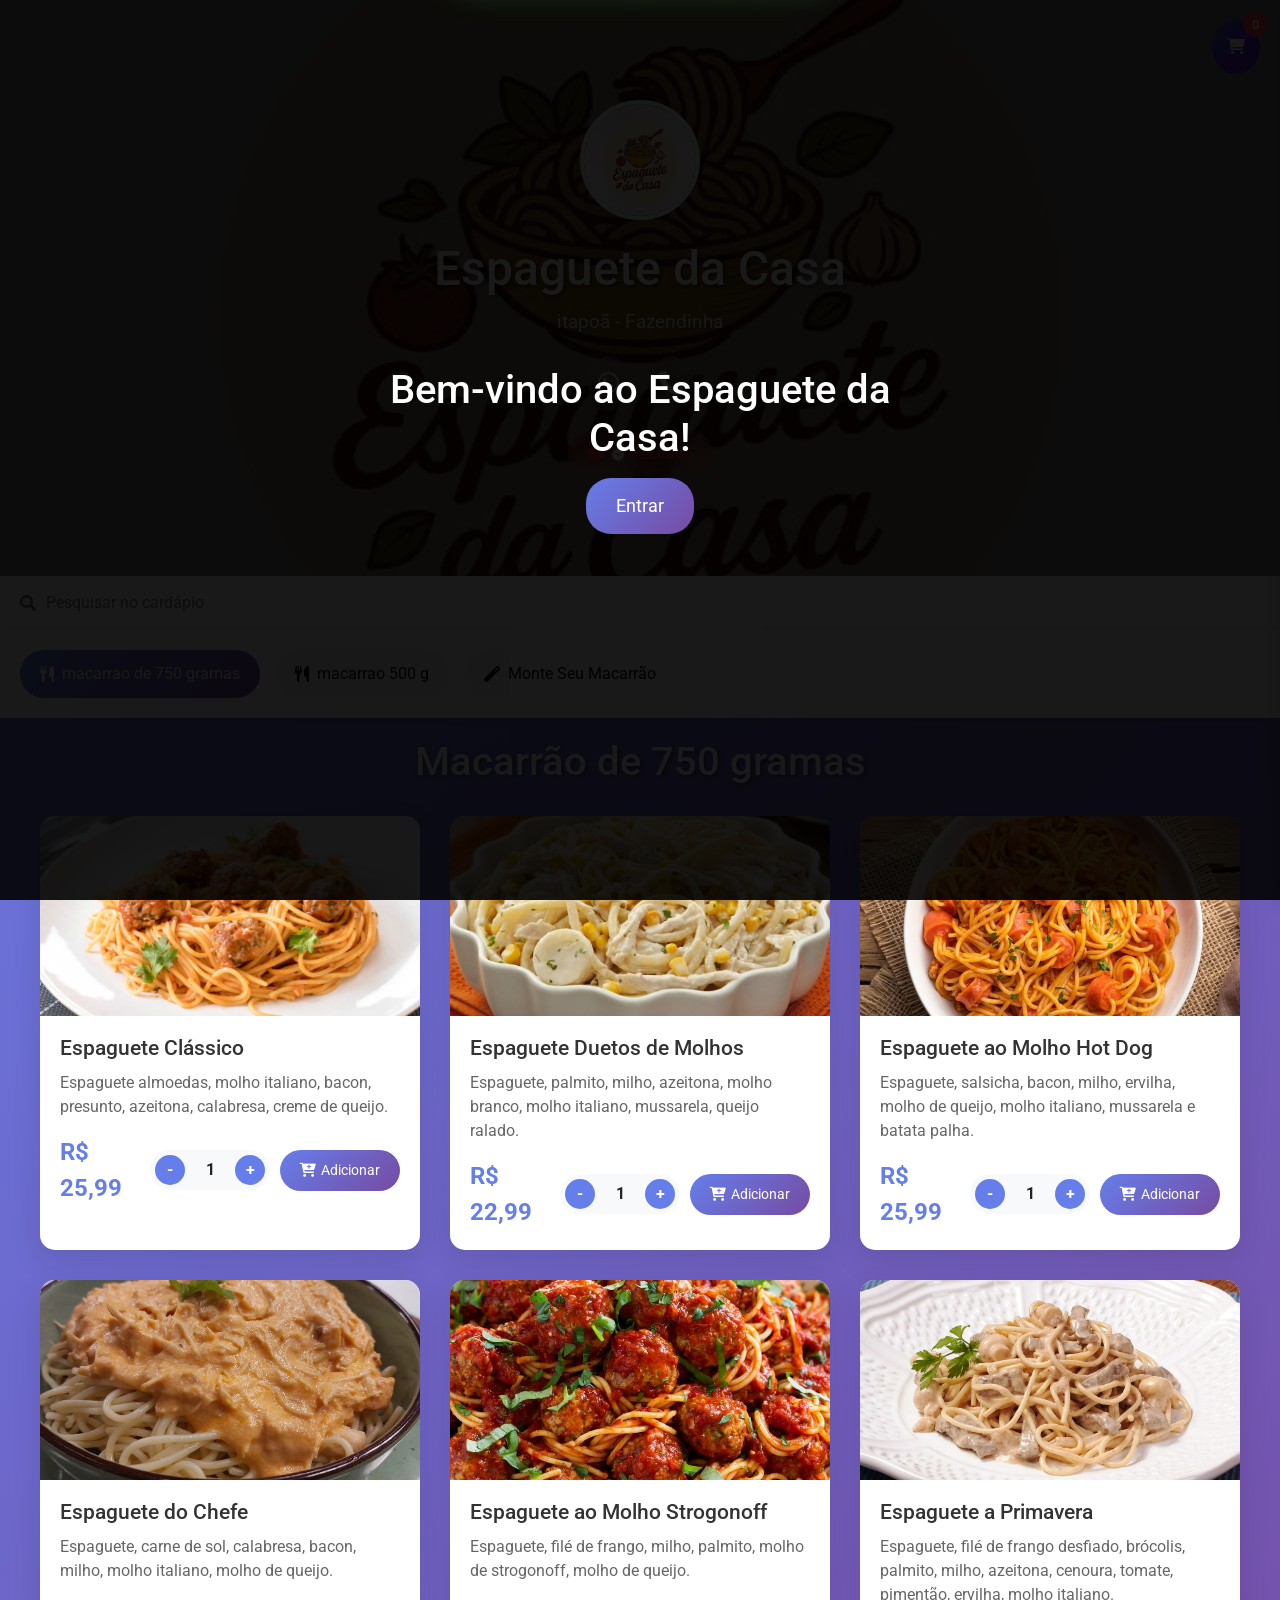
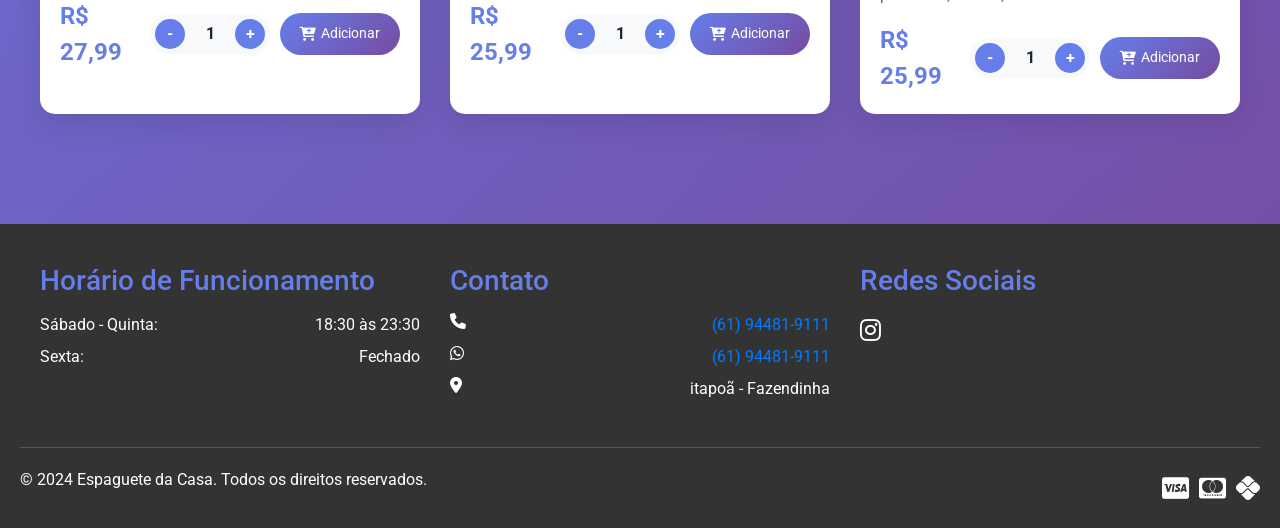
==== index.html @ bdddaa6d "Add files via upload" ====
<!DOCTYPE html>
<html lang="pt-br">
<head>
    <!-- Meta tags -->
    <meta charset="UTF-8">
    <meta name="viewport" content="width=device-width, initial-scale=1.0">
    <title>Cardápio Digital - Espaguete da Casa</title>
    
    <!-- Links CSS externos -->
    <link href="https://stackpath.bootstrapcdn.com/bootstrap/4.5.2/css/bootstrap.min.css" rel="stylesheet">
    <link rel="stylesheet" href="https://fonts.googleapis.com/css2?family=Roboto:wght@400;700&display=swap">
    <link rel="stylesheet" href="https://cdnjs.cloudflare.com/ajax/libs/font-awesome/6.0.0/css/all.min.css">
    
    <!-- CSS Personalizado -->
    <link rel="stylesheet" href="styles.css">
</head>
<body>
    <div id="welcome-banner" class="welcome-banner">
        <div class="welcome-content">
            <h2>Bem-vindo ao Espaguete da Casa!</h2>
            <button id="close-welcome" class="welcome-btn">Entrar</button>
        </div>
    </div>
    <!-- Adicione este botão do carrinho no topo da página -->
    <div class="cart-icon" onclick="toggleCart()">
        <i class="fas fa-shopping-cart"></i>
        <span class="cart-count">0</span>
    </div>

    <!-- Banner de Notificação de Item Adicionado -->
    <div id="item-added-banner" class="item-added-banner">
        <div class="banner-content">
            <div class="banner-icon">
                <i class="fas fa-check-circle"></i>
            </div>
            <div class="banner-text">
                <h4>Item Adicionado!</h4>
                <p id="banner-item-name">Item adicionado ao carrinho</p>
            </div>
            <button class="banner-close" onclick="closeItemBanner()">
                <i class="fas fa-times"></i>
            </button>
        </div>
    </div>

    <!-- Banner de Limite de Adicionais -->
    <div id="limit-banner" class="limit-banner">
        <div class="banner-content">
            <div class="banner-icon">
                <i class="fas fa-exclamation-triangle"></i>
            </div>
            <div class="banner-text">
                <h4>Limite de Adicionais!</h4>
                <p id="limit-message">Você atingiu o limite máximo de adicionais para este tamanho.</p>
            </div>
            <button class="banner-close" onclick="closeLimitBanner()">
                <i class="fas fa-times"></i>
            </button>
        </div>
    </div>

    <!-- Banner de Seleção de Tamanho -->
    <div id="size-banner" class="size-banner">
        <div class="banner-content">
            <div class="banner-icon">
                <i class="fas fa-info-circle"></i>
            </div>
            <div class="banner-text">
                <h4>Selecione o Tamanho!</h4>
                <p id="size-message">Por favor, escolha um tamanho de macarrão antes de selecionar os adicionais.</p>
            </div>
            <button class="banner-close" onclick="closeSizeBanner()">
                <i class="fas fa-times"></i>
            </button>
        </div>
    </div>

    <!-- Adicione o painel do carrinho -->
    <div class="cart-panel">
        <div class="cart-header">
            <h3>Carrinho</h3>
            <button class="close-cart" onclick="toggleCart()">
                <i class="fas fa-times"></i>
            </button>
        </div>
        <div class="cart-items">
            <!-- Items do carrinho serão inseridos aqui -->
        </div>
        <div class="cart-footer">
            <div class="cart-total">
                <span>Total:</span>
                <span class="total-price">R$ 0,00</span>
            </div>
            <button class="checkout-btn" onclick="checkout()">
                Finalizar Pedido
            </button>
            <button class="exit-cart-btn" onclick="toggleCart()">
                Sair do Carrinho
            </button>
        </div>
    </div>

    <!-- Cabeçalho com Imagem -->
    <header class="header-background">
        <div class="header-content">
            <img src="Imagem do WhatsApp de 2025-07-10 à(s) 00.29.06_25ebb5c9.jpg" alt="Logo" class="logo-banner">
            <h1>Espaguete da Casa</h1>
            <p>itapoã - Fazendinha</p>
            <div class="contact-icons">
                <a href="https://wa.me/556194481911" target="_blank" class="icon" onclick="abrirWhatsApp()"><i class="fab fa-whatsapp"></i></a>
                <a href="tel:556194481911" class="icon"><i class="fas fa-phone"></i></a>
            </div>
            <div class="status-badge">
                <i class="fas fa-clock"></i> ⏰18:30 a 23:30
            </div>
        </div>
    </header>

    <!-- Barra de Pesquisa -->
    <div class="search-bar">
        <i class="fas fa-search"></i>
        <input type="text" placeholder="Pesquisar no cardápio">
    </div>

    <!-- Categorias -->
    <div class="categories">
        <button class="category-btn active" data-category="macarrao-750g">
            <i class="fas fa-utensils"></i> macarrao de 750 gramas
        </button>
        <button class="category-btn" data-category="macarrao-500g">
            <i class="fas fa-utensils"></i> macarrao 500 g
        </button>
        <button class="category-btn" data-category="monte-seu-macarrao">
            <i class="fas fa-magic"></i> Monte Seu Macarrão
        </button>
    </div>

    <!-- Seção de Ofertas -->
    <section class="menu-section">
        <h2>OFERTAS DO DIA! <span class="see-all">ver todas</span></h2>
        <div class="menu-items">
            <!-- Item do Menu -->
            <div class="menu-item">
                <img src="Imagem do WhatsApp de 2025-07-10 à(s) 01.07.54_3bc2a0d3.jpg" alt="Imagem do Produto" class="card-img-top">
                <div class="item-info">
                    <h3>MARMITA + ANÉIS DE CEBOLA</h3>
                    <p class="price">R$ 25,90</p>
                </div>
            </div>
            <!-- Mais itens aqui -->
        </div>
    </section>

    <!-- Seções do Menu -->
    <div class="menu-sections">
        <section class="menu-section active" id="macarrao-750g">
            <h2>Macarrão de 750 gramas</h2>
            <div class="menu-items">
                <div class="menu-item">
                    <img src="Imagem do WhatsApp de 2025-07-10 à(s) 00.27.31_75041b01.jpg" class="card-img-top">
                    <div class="item-info">
                        <h3>Espaguete Clássico</h3>
                        <p class="description">Espaguete almoedas, molho italiano, bacon, presunto, azeitona, calabresa, creme de queijo.</p>
                        <div class="price-action">
                            <span class="price">R$ 25,99</span>
                            <div class="add-to-cart-container">
                                <div class="quantity-controls">
                                    <button class="quantity-btn minus" onclick="decreaseQuantity(this)">-</button>
                                    <span class="quantity">1</span>
                                    <button class="quantity-btn plus" onclick="increaseQuantity(this)">+</button>
                                </div>
                                <button class="add-to-cart-btn" onclick="abrirModalAdicionais('Espaguete Clássico', 25.99)">
                                    <i class="fas fa-cart-plus"></i>
                                    Adicionar
                                </button>
                            </div>
                        </div>
                    </div>
                </div>
                <div class="menu-item">
                    <img src="Imagem do WhatsApp de 2025-07-10 à(s) 00.25.01_63cdbff4.jpg" class="card-img-top">
                    <div class="item-info">
                        <h3>Espaguete Duetos de Molhos</h3>
                        <p class="description">Espaguete, palmito, milho, azeitona, molho branco, molho italiano, mussarela, queijo ralado.</p>
                        <div class="price-action">
                            <span class="price">R$ 22,99</span>
                            <div class="add-to-cart-container">
                                <div class="quantity-controls">
                                    <button class="quantity-btn minus" onclick="decreaseQuantity(this)">-</button>
                                    <span class="quantity">1</span>
                                    <button class="quantity-btn plus" onclick="increaseQuantity(this)">+</button>
                                </div>
                                <button class="add-to-cart-btn" onclick="abrirModalAdicionais('Espaguete Duetos de Molhos', 22.99)">
                                    <i class="fas fa-cart-plus"></i>
                                    Adicionar
                                </button>
                            </div>
                        </div>
                    </div>
                </div>
                <div class="menu-item">
                    <img src="Imagem do WhatsApp de 2025-07-10 à(s) 00.23.04_b81c06a3.jpg" class="card-img-top">
                    <div class="item-info">
                        <h3>Espaguete ao Molho Hot Dog</h3>
                        <p class="description">Espaguete, salsicha, bacon, milho, ervilha, molho de queijo, molho italiano, mussarela e batata palha.</p>
                        <div class="price-action">
                            <span class="price">R$ 25,99</span>
                            <div class="add-to-cart-container">
                                <div class="quantity-controls">
                                    <button class="quantity-btn minus" onclick="decreaseQuantity(this)">-</button>
                                    <span class="quantity">1</span>
                                    <button class="quantity-btn plus" onclick="increaseQuantity(this)">+</button>
                                </div>
                                <button class="add-to-cart-btn" onclick="abrirModalAdicionais('Espaguete ao Molho Hot Dog', 25.99)">
                                    <i class="fas fa-cart-plus"></i>
                                    Adicionar
                                </button>
                            </div>
                        </div>
                    </div>
                </div>
                <div class="menu-item">
                    <img src="Imagem do WhatsApp de 2025-07-10 à(s) 00.23.03_cff95d30.jpg" class="card-img-top">
                    <div class="item-info">
                        <h3>Espaguete do Chefe</h3>
                        <p class="description">Espaguete, carne de sol, calabresa, bacon, milho, molho italiano, molho de queijo.</p>
                        <div class="price-action">
                            <span class="price">R$ 27,99</span>
                            <div class="add-to-cart-container">
                                <div class="quantity-controls">
                                    <button class="quantity-btn minus" onclick="decreaseQuantity(this)">-</button>
                                    <span class="quantity">1</span>
                                    <button class="quantity-btn plus" onclick="increaseQuantity(this)">+</button>
                                </div>
                                <button class="add-to-cart-btn" onclick="abrirModalAdicionais('Espaguete do Chefe', 27.99)">
                                    <i class="fas fa-cart-plus"></i>
                                    Adicionar
                                </button>
                            </div>
                        </div>
                    </div>
                </div>
                <div class="menu-item">
                    <img src="Imagem do WhatsApp de 2025-07-10 à(s) 00.23.03_6a845937.jpg" class="card-img-top">
                    <div class="item-info">
                        <h3>Espaguete ao Molho Strogonoff</h3>
                        <p class="description">Espaguete, filé de frango, milho, palmito, molho de strogonoff, molho de queijo.</p>
                        <div class="price-action">
                            <span class="price">R$ 25,99</span>
                            <div class="add-to-cart-container">
                                <div class="quantity-controls">
                                    <button class="quantity-btn minus" onclick="decreaseQuantity(this)">-</button>
                                    <span class="quantity">1</span>
                                    <button class="quantity-btn plus" onclick="increaseQuantity(this)">+</button>
                                </div>
                                <button class="add-to-cart-btn" onclick="abrirModalAdicionais('Espaguete ao Molho Strogonoff', 25.99)">
                                    <i class="fas fa-cart-plus"></i>
                                    Adicionar
                                </button>
                            </div>
                        </div>
                    </div>
                </div>
                <div class="menu-item">
                    <img src="Imagem do WhatsApp de 2025-07-10 à(s) 00.23.03_a186e012.jpg" class="card-img-top">
                    <div class="item-info">
                        <h3>Espaguete a Primavera</h3>
                        <p class="description">Espaguete, filé de frango desfiado, brócolis, palmito, milho, azeitona, cenoura, tomate, pimentão, ervilha, molho italiano.</p>
                        <div class="price-action">
                            <span class="price">R$ 25,99</span>
                            <div class="add-to-cart-container">
                                <div class="quantity-controls">
                                    <button class="quantity-btn minus" onclick="decreaseQuantity(this)">-</button>
                                    <span class="quantity">1</span>
                                    <button class="quantity-btn plus" onclick="increaseQuantity(this)">+</button>
                                </div>
                                <button class="add-to-cart-btn" onclick="abrirModalAdicionais('Espaguete a Primavera', 25.99)">
                                    <i class="fas fa-cart-plus"></i>
                                    Adicionar
                                </button>
                            </div>
                        </div>
                    </div>
                </div>
            </div>
        </section>
        <section class="menu-section" id="macarrao-500g">
            <h2>Macarrão 500 g</h2>
            <div class="menu-items">
                <div class="menu-item">
                    <img src="Imagem do WhatsApp de 2025-07-10 à(s) 00.27.31_75041b01.jpg" class="card-img-top">
                    <div class="item-info">
                        <h3>Espaguete Clássico</h3>
                        <p class="description">Espaguete almoedas, molho italiano, bacon, presunto, azeitona, calabresa, creme de queijo.</p>
                        <div class="price-action">
                            <span class="price">R$ 22,00</span>
                            <div class="add-to-cart-container">
                                <div class="quantity-controls">
                                    <button class="quantity-btn minus" onclick="decreaseQuantity(this)">-</button>
                                    <span class="quantity">1</span>
                                    <button class="quantity-btn plus" onclick="increaseQuantity(this)">+</button>
                                </div>
                                <button class="add-to-cart-btn" onclick="abrirModalAdicionais('Espaguete Clássico', 22.00)">
                                    <i class="fas fa-cart-plus"></i>
                                    Adicionar
                                </button>
                            </div>
                        </div>
                    </div>
                </div>
                <div class="menu-item">
                    <img src="Imagem do WhatsApp de 2025-07-10 à(s) 00.25.01_63cdbff4.jpg" class="card-img-top">
                    <div class="item-info">
                        <h3>Espaguete Duetos de Molhos</h3>
                        <p class="description">Espaguete, palmito, milho, azeitona, molho branco, molho italiano, mussarela, queijo ralado.</p>
                        <div class="price-action">
                            <span class="price">R$ 18,00</span>
                            <div class="add-to-cart-container">
                                <div class="quantity-controls">
                                    <button class="quantity-btn minus" onclick="decreaseQuantity(this)">-</button>
                                    <span class="quantity">1</span>
                                    <button class="quantity-btn plus" onclick="increaseQuantity(this)">+</button>
                                </div>
                                <button class="add-to-cart-btn" onclick="abrirModalAdicionais('Espaguete Duetos de Molhos', 18.00)">
                                    <i class="fas fa-cart-plus"></i>
                                    Adicionar
                                </button>
                            </div>
                        </div>
                    </div>
                </div>
                <div class="menu-item">
                    <img src="Imagem do WhatsApp de 2025-07-10 à(s) 00.23.04_b81c06a3.jpg" class="card-img-top">
                    <div class="item-info">
                        <h3>Espaguete ao Molho Hot Dog</h3>
                        <p class="description">Espaguete, salsicha, bacon, milho, ervilha, molho de queijo, molho italiano, mussarela e batata palha.</p>
                        <div class="price-action">
                            <span class="price">R$ 20,00</span>
                            <div class="add-to-cart-container">
                                <div class="quantity-controls">
                                    <button class="quantity-btn minus" onclick="decreaseQuantity(this)">-</button>
                                    <span class="quantity">1</span>
                                    <button class="quantity-btn plus" onclick="increaseQuantity(this)">+</button>
                                </div>
                                <button class="add-to-cart-btn" onclick="abrirModalAdicionais('Espaguete ao Molho Hot Dog', 20.00)">
                                    <i class="fas fa-cart-plus"></i>
                                    Adicionar
                                </button>
                            </div>
                        </div>
                    </div>
                </div>
                <div class="menu-item">
                    <img src="Imagem do WhatsApp de 2025-07-10 à(s) 00.23.03_cff95d30.jpg" class="card-img-top">
                    <div class="item-info">
                        <h3>Espaguete do Chefe</h3>
                        <p class="description">Espaguete, carne de sol, calabresa, bacon, milho, molho italiano, molho de queijo.</p>
                        <div class="price-action">
                            <span class="price">R$ 24,00</span>
                            <div class="add-to-cart-container">
                                <div class="quantity-controls">
                                    <button class="quantity-btn minus" onclick="decreaseQuantity(this)">-</button>
                                    <span class="quantity">1</span>
                                    <button class="quantity-btn plus" onclick="increaseQuantity(this)">+</button>
                                </div>
                                <button class="add-to-cart-btn" onclick="abrirModalAdicionais('Espaguete do Chefe', 24.00)">
                                    <i class="fas fa-cart-plus"></i>
                                    Adicionar
                                </button>
                            </div>
                        </div>
                    </div>
                </div>
                <div class="menu-item">
                    <img src="Imagem do WhatsApp de 2025-07-10 à(s) 00.23.03_6a845937.jpg" class="card-img-top">
                    <div class="item-info">
                        <h3>Espaguete ao Molho Strogonoff</h3>
                        <p class="description">Espaguete, filé de frango, milho, palmito, molho de strogonoff, molho de queijo.</p>
                        <div class="price-action">
                            <span class="price">R$ 22,00</span>
                            <div class="add-to-cart-container">
                                <div class="quantity-controls">
                                    <button class="quantity-btn minus" onclick="decreaseQuantity(this)">-</button>
                                    <span class="quantity">1</span>
                                    <button class="quantity-btn plus" onclick="increaseQuantity(this)">+</button>
                                </div>
                                <button class="add-to-cart-btn" onclick="abrirModalAdicionais('Espaguete ao Molho Strogonoff', 22.00)">
                                    <i class="fas fa-cart-plus"></i>
                                    Adicionar
                                </button>
                            </div>
                        </div>
                    </div>
                </div>
                <div class="menu-item">
                    <img src="Imagem do WhatsApp de 2025-07-10 à(s) 00.23.03_6bfe6b7a.jpg" class="card-img-top">
                    <div class="item-info">
                        <h3>Espaguete a Primavera</h3>
                        <p class="description">Espaguete, filé de frango desfiado, brócolis, palmito, milho, azeitona, cenoura, tomate, pimentão, ervilha, molho italiano.</p>
                        <div class="price-action">
                            <span class="price">R$ 20,00</span>
                            <div class="add-to-cart-container">
                                <div class="quantity-controls">
                                    <button class="quantity-btn minus" onclick="decreaseQuantity(this)">-</button>
                                    <span class="quantity">1</span>
                                    <button class="quantity-btn plus" onclick="increaseQuantity(this)">+</button>
                                </div>
                                <button class="add-to-cart-btn" onclick="abrirModalAdicionais('Espaguete a Primavera', 20.00)">
                                    <i class="fas fa-cart-plus"></i>
                                    Adicionar
                                </button>
                            </div>
                        </div>
                    </div>
                </div>
            </div>
        </section>
    </div>

    <!-- Seção Monte Seu Macarrão -->
    <section class="menu-section" id="monte-seu-macarrao">
        <h2>Monte Seu Macarrão</h2>
        <div class="custom-pasta-container">
            
            <!-- Seleção do Tamanho do Macarrão -->
            <div class="pasta-size-selection">
                <h3>Escolha o Tamanho</h3>
                <div class="size-options">
                    <div class="size-option" data-size="500" data-price="25.00" data-max-adicionais="5">
                        <input type="radio" name="pasta-size" id="size-500" value="500">
                        <label for="size-500">
                            <div class="size-info">
                                <h4>Macarrão 500g</h4>
                                <p>Porção individual - Máximo 5 adicionais</p>
                                <span class="price">R$ 25,00</span>
                            </div>
                        </label>
                    </div>
                    <div class="size-option" data-size="750" data-price="28.00" data-max-adicionais="8">
                        <input type="radio" name="pasta-size" id="size-750" value="750">
                        <label for="size-750">
                            <div class="size-info">
                                <h4>Macarrão 750g</h4>
                                <p>Porção familiar - Máximo 8 adicionais</p>
                                <span class="price">R$ 28,00</span>
                            </div>
                        </label>
                    </div>
                </div>
            </div>
            
            <div class="adicionais-selection">
                <h3>Escolha seus Adicionais</h3>
                
                <!-- Categorias de Ingredientes -->
                <div class="ingredients-categories">
                    
                    <!-- Categoria: Proteínas -->
                    <div class="category-section">
                        <h4 class="category-title">
                            <i class="fas fa-drumstick-bite"></i>
                            Proteínas
                        </h4>
                        <div class="adicionais-grid">
                            <div class="adicional-item" data-nome="Calabresa" data-preco="4.00">
                                <input type="checkbox" id="calabresa">
                                <label for="calabresa">Calabresa</label>
                            </div>
                            <div class="adicional-item" data-nome="Bacon" data-preco="4.00">
                                <input type="checkbox" id="bacon">
                                <label for="bacon">Bacon</label>
                            </div>
                            <div class="adicional-item" data-nome="Carne sol desfiada" data-preco="4.00">
                                <input type="checkbox" id="carne-sol">
                                <label for="carne-sol">Carne sol desfiada</label>
                            </div>
                            <div class="adicional-item" data-nome="Salsicha" data-preco="4.00">
                                <input type="checkbox" id="salsicha">
                                <label for="salsicha">Salsicha</label>
                            </div>
                            <div class="adicional-item" data-nome="Filé frango em cubos" data-preco="4.00">
                                <input type="checkbox" id="file-cubos">
                                <label for="file-cubos">Filé frango em cubos</label>
                            </div>
                            <div class="adicional-item" data-nome="Filé de frango desfiado" data-preco="4.00">
                                <input type="checkbox" id="file-desfiado">
                                <label for="file-desfiado">Filé de frango desfiado</label>
                            </div>
                            <div class="adicional-item" data-nome="Almôndegas" data-preco="4.00">
                                <input type="checkbox" id="almondegas">
                                <label for="almondegas">Almôndegas</label>
                            </div>
                            <div class="adicional-item" data-nome="Carne moída" data-preco="4.00">
                                <input type="checkbox" id="carne-moida">
                                <label for="carne-moida">Carne moída</label>
                            </div>
                        </div>
                    </div>

                    <!-- Categoria: Vegetais -->
                    <div class="category-section">
                        <h4 class="category-title">
                            <i class="fas fa-seedling"></i>
                            Vegetais
                        </h4>
                        <div class="adicionais-grid">
                            <div class="adicional-item" data-nome="Milho" data-preco="4.00">
                                <input type="checkbox" id="milho">
                                <label for="milho">Milho</label>
                            </div>
                            <div class="adicional-item" data-nome="Ervilha" data-preco="4.00">
                                <input type="checkbox" id="ervilha">
                                <label for="ervilha">Ervilha</label>
                            </div>
                            <div class="adicional-item" data-nome="Palmito" data-preco="4.00">
                                <input type="checkbox" id="palmito">
                                <label for="palmito">Palmito</label>
                            </div>
                            <div class="adicional-item" data-nome="Cenoura" data-preco="4.00">
                                <input type="checkbox" id="cenoura">
                                <label for="cenoura">Cenoura</label>
                            </div>
                            <div class="adicional-item" data-nome="Brócolis" data-preco="4.00">
                                <input type="checkbox" id="brocolis">
                                <label for="brocolis">Brócolis</label>
                            </div>
                        </div>
                    </div>

                    <!-- Categoria: Molhos -->
                    <div class="category-section">
                        <h4 class="category-title">
                            <i class="fas fa-wine-bottle"></i>
                            Molhos
                        </h4>
                        <div class="adicionais-grid">
                            <div class="adicional-item" data-nome="Molho italiano" data-preco="4.00">
                                <input type="checkbox" id="molho-italiano">
                                <label for="molho-italiano">Molho italiano</label>
                            </div>
                            <div class="adicional-item" data-nome="Molho branco" data-preco="4.00">
                                <input type="checkbox" id="molho-branco">
                                <label for="molho-branco">Molho branco</label>
                            </div>
                            <div class="adicional-item" data-nome="Molho de estrogonoff" data-preco="4.00">
                                <input type="checkbox" id="molho-estrogonoff">
                                <label for="molho-estrogonoff">Molho de estrogonoff</label>
                            </div>
                            <div class="adicional-item" data-nome="Molho abolhonesa" data-preco="4.00">
                                <input type="checkbox" id="molho-abolhonesa">
                                <label for="molho-abolhonesa">Molho abolhonesa</label>
                            </div>
                            <div class="adicional-item" data-nome="Creme de queijo" data-preco="4.00">
                                <input type="checkbox" id="creme-queijo">
                                <label for="creme-queijo">Creme de queijo</label>
                            </div>
                        </div>
                    </div>

                    <!-- Categoria: Temperos -->
                    <div class="category-section">
                        <h4 class="category-title">
                            <i class="fas fa-leaf"></i>
                            Temperos
                        </h4>
                        <div class="adicionais-grid">
                            <div class="adicional-item" data-nome="Cheiro verde" data-preco="4.00">
                                <input type="checkbox" id="cheiro-verde">
                                <label for="cheiro-verde">Cheiro verde</label>
                            </div>
                            <div class="adicional-item" data-nome="Cebola" data-preco="4.00">
                                <input type="checkbox" id="cebola">
                                <label for="cebola">Cebola</label>
                            </div>
                            <div class="adicional-item" data-nome="Orégano" data-preco="4.00">
                                <input type="checkbox" id="oregano">
                                <label for="oregano">Orégano</label>
                            </div>
                            <div class="adicional-item" data-nome="Pimenta do reino" data-preco="4.00">
                                <input type="checkbox" id="pimenta-reino">
                                <label for="pimenta-reino">Pimenta do reino</label>
                            </div>
                            <div class="adicional-item" data-nome="Pimenta calabresa" data-preco="4.00">
                                <input type="checkbox" id="pimenta-calabresa">
                                <label for="pimenta-calabresa">Pimenta calabresa</label>
                            </div>
                            <div class="adicional-item" data-nome="Páprica defumada" data-preco="4.00">
                                <input type="checkbox" id="paprica-defumada">
                                <label for="paprica-defumada">Páprica defumada</label>
                            </div>
                            <div class="adicional-item" data-nome="Páprica picante" data-preco="4.00">
                                <input type="checkbox" id="paprica-picante">
                                <label for="paprica-picante">Páprica picante</label>
                            </div>
                            <div class="adicional-item" data-nome="Pimentão vermelho" data-preco="4.00">
                                <input type="checkbox" id="pimentao-vermelho">
                                <label for="pimentao-vermelho">Pimentão vermelho</label>
                            </div>
                        </div>
                    </div>

                </div>
            </div>
            
            <div class="custom-pasta-summary">
                <div class="selected-adicionais">
                    <h4>Adicionais Selecionados:</h4>
                    <ul id="adicionais-selecionados"></ul>
                    <p>Quantidade de Adicionais: <span id="total-adicionais">0 adicionais</span></p>
                </div>

                <div class="price-display">
                    <h4>Preço Fixo:</h4>
                    <p class="fixed-price" id="fixed-price-display">Selecione um tamanho</p>
                </div>

                <div class="quantity-controls">
                    <button class="quantity-btn minus" onclick="decreaseCustomQuantity()">-</button>
                    <span class="quantity" id="custom-quantity">1</span>
                    <button class="quantity-btn plus" onclick="increaseCustomQuantity()">+</button>
                </div>
                <button class="add-to-cart-btn custom" onclick="adicionarMacarraoCustom()">
                    <i class="fas fa-cart-plus"></i>
                    Adicionar ao Carrinho
                </button>
            </div>
        </div>
    </section>

    <!-- Modal de Finalização de Pedido -->
    <div class="modal fade" id="checkoutModal" tabindex="-1">
        <div class="modal-dialog modal-dialog-centered">
            <div class="modal-content">
                <div class="modal-header">
                    <h5 class="modal-title">Finalizar Pedido</h5>
                    <button type="button" class="close" data-dismiss="modal">
                        <span>&times;</span>
                    </button>
                </div>
                <div class="modal-body">
                    <form id="checkoutForm">
                        <!-- Nome -->
                        <div class="form-group">
                            <label>Nome Completo *</label>
                            <input type="text" class="form-control" id="clientName" required>
                        </div>

                        <!-- Endereço -->
                        <div class="form-group">
                            <label>Endereço Completo *</label>
                            <div class="address-input-group">
                                <input type="text" class="form-control" id="clientAddress" required placeholder="Digite seu endereço completo">
                                <button type="button" class="btn btn-location" onclick="getLocation()" title="Usar minha localização atual" data-toggle="tooltip" data-placement="top">
                                    <i class="fas fa-map-marker-alt"></i>
                                </button>
                            </div>
                        </div>

                        <!-- Campos de localização -->
                        <div class="form-group location-fields" style="display: none;">
                            <label>Localização Exata</label>
                            <div class="location-info">
                                <input type="text" class="form-control" id="latitude" readonly>
                                <input type="text" class="form-control" id="longitude" readonly>
                            </div>
                            <div class="location-map" id="locationMap"></div>
                        </div>

                        <!-- Referência -->
                        <div class="form-group">
                            <label>Ponto de Referência</label>
                            <input type="text" class="form-control" id="reference">
                        </div>

                        <!-- Telefone -->
                        <div class="form-group">
                            <label>Telefone (WhatsApp) *</label>
                            <input type="tel" class="form-control" id="clientPhone" required>
                        </div>

                        <!-- Forma de Entrega -->
                        <div class="form-group">
                            <label>Forma de Entrega *</label>
                            <select class="form-control" id="deliveryType" required>
                                <option value="delivery">Delivery</option>
                                <option value="pickup">Retirar no Local</option>
                            </select>
                        </div>

                        <!-- Forma de Pagamento -->
                        <div class="form-group">
                            <label>Forma de Pagamento *</label>
                            <select class="form-control" id="paymentMethod" required>
                                <option value="">Selecione a forma de pagamento</option>
                                <option value="pix">PIX</option>
                                <option value="credit">Cartão de Crédito</option>
                                <option value="debit">Cartão de Débito</option>
                                <option value="money">Dinheiro</option>
                            </select>
                        </div>

                        <!-- Campos específicos para cada forma de pagamento -->
                        <div id="pixFields" class="payment-fields" style="display: none;">
                            <div class="form-group">
                                <label>Chave PIX</label>
                                <div class="pix-info">
                                    <p><strong>CNPJ:</strong> 12.345.678/0001-90</p>
                                    <p><strong>Nome:</strong> Espaguete da Casa</p>
                                    <button type="button" class="btn btn-copy" onclick="copyPixKey()">
                                        <i class="fas fa-copy"></i> Copiar Chave
                                    </button>
                                </div>
                            </div>
                        </div>

                        <div id="cardFields" class="payment-fields" style="display: none;">
                            <div class="form-group">
                                <label>Bandeiras aceitas:</label>
                                <div class="card-flags">
                                    <i class="fab fa-cc-visa"></i>
                                    <i class="fab fa-cc-mastercard"></i>
                                    <i class="fab fa-cc-amex"></i>
                                    <i class="fab fa-cc-elo"></i>
                                </div>
                            </div>
                        </div>

                        <!-- Campo de troco (para pagamento em dinheiro) -->
                        <div id="changeGroup" class="payment-fields" style="display: none;">
                            <div class="form-group">
                                <label>Troco para quanto?</label>
                                <input type="number" class="form-control" id="changeAmount" step="0.01" min="0">
                            </div>
                        </div>

                        <!-- Observações -->
                        <div class="form-group">
                            <label>Observações</label>
                            <textarea class="form-control" id="orderNotes" rows="3"></textarea>
                        </div>
                    </form>

                    <!-- Resumo do Pedido -->
                    <div class="order-summary">
                        <div class="delivery-fee">
                            <span>Taxa de Entrega:</span>
                            <span id="deliveryFee">R$ 5,00</span>
                        </div>
                        <div class="total">
                            <span>Total:</span>
                            <span id="total"></span>
                        </div>
                    </div>
                </div>
                <div class="modal-footer">
                    <button type="button" class="btn btn-secondary" data-dismiss="modal">Cancelar</button>
                    <button type="button" class="btn btn-primary" onclick="submitOrder()">
                        Enviar Pedido <i class="fab fa-whatsapp"></i>
                    </button>
                </div>
            </div>
        </div>
    </div>

    <!-- Modal para Horário Fechado -->
    <div class="modal fade" id="closedModal" tabindex="-1" aria-labelledby="closedModalLabel" aria-hidden="true">
        <div class="modal-dialog modal-dialog-centered">
            <div class="modal-content">
                <div class="modal-header bg-warning text-dark">
                    <h5 class="modal-title">
                        <i class="fas fa-clock"></i> Horário de Funcionamento
                    </h5>
                    <button type="button" class="close" data-dismiss="modal" aria-label="Fechar">
                        <span aria-hidden="true">&times;</span>
                    </button>
                </div>
                <div class="modal-body text-center">
                    <div class="closed-icon mb-3">
                        <i class="fas fa-store-slash fa-3x text-warning"></i>
                    </div>
                    <h4 class="text-warning mb-3">Estamos Fechados</h4>
                    <p class="mb-4">🕒 Desculpe, estamos atualmente fora do horário de funcionamento. Por favor, volte durante nosso horário de atendimento.</p>
                    
                    <div class="hours-info">
                        <h6 class="text-muted mb-2">Nossos Horários:</h6>
                        <ul class="list-unstyled">
                            <li><strong>Sábado - Quinta:</strong> 18:30 às 23:30</li>
                            <li><strong>Sexta:</strong> Fechado</li>
                        </ul>
                    </div>
                    
                    <div class="mt-4">
                        <p class="text-muted small">
                            <i class="fas fa-info-circle"></i> 
                            Você ainda pode navegar pelo cardápio e montar seu pedido para fazer quando abrirmos!
                        </p>
                    </div>
                </div>
                <div class="modal-footer">
                    <button type="button" class="btn btn-warning" data-dismiss="modal">
                        <i class="fas fa-check"></i> Entendi
                    </button>
                </div>
            </div>
        </div>
    </div>

    <!-- Modal de Adicionais -->
    <div class="modal fade" id="adicionaisModal" tabindex="-1">
      <div class="modal-dialog modal-dialog-centered">
        <div class="modal-content">
          <div class="modal-header">
            <h5 class="modal-title">Escolha os Adicionais</h5>
            <button type="button" class="close" data-dismiss="modal">
              <span>&times;</span>
            </button>
          </div>
          <div class="modal-body">
            <div id="adicionaisItemName"></div>
            <form id="adicionaisForm">
              <!-- Adicionais serão inseridos aqui via JS -->
            </form>
          </div>
          <div class="modal-footer">
            <button type="button" class="btn btn-secondary" data-dismiss="modal">Cancelar</button>
            <button type="button" class="btn btn-primary" id="confirmarAdicionaisBtn">Adicionar ao Carrinho</button>
            <button type="button" class="btn btn-outline-secondary" id="adicionarSemAdicionaisBtn">Adicionar sem adicionais</button>
          </div>
        </div>
      </div>
    </div>

    <!-- Scripts -->
    <script src="https://code.jquery.com/jquery-3.5.1.min.js"></script>
    <script src="https://cdn.jsdelivr.net/npm/@popperjs/core@2.9.3/dist/umd/popper.min.js"></script>
    <script src="https://stackpath.bootstrapcdn.com/bootstrap/4.5.2/js/bootstrap.min.js"></script>
    <script src="scripts.js"></script>

    <script>
    // Banner de boas-vindas animado
    document.addEventListener('DOMContentLoaded', function() {
        const banner = document.getElementById('welcome-banner');
        const closeBtn = document.getElementById('close-welcome');
        banner.style.display = 'flex';
        closeBtn.addEventListener('click', function() {
            banner.classList.add('hide');
            setTimeout(() => banner.style.display = 'none', 600);
        });
        
        // Esconde os banners de aviso no carregamento da página
        const limitBanner = document.getElementById('limit-banner');
        const sizeBanner = document.getElementById('size-banner');
        if (limitBanner) limitBanner.style.display = 'none';
        if (sizeBanner) sizeBanner.style.display = 'none';
        
        // Inicializa tooltips do Bootstrap
        $('[data-toggle="tooltip"]').tooltip();
    });
    </script>

    <!-- Rodapé -->
    <footer class="footer">
        <div class="footer-content">
            <div class="footer-section">
                <h3>Horário de Funcionamento</h3>
                <ul class="hours-list">
                    <li><span>Sábado - Quinta:</span> 18:30 às 23:30</li>
                    <li><span>Sexta:</span> Fechado</li>
                </ul>
            </div>
            
            <div class="footer-section">
                <h3>Contato</h3>
                <ul class="contact-list">
                    <li><i class="fas fa-phone"></i> <a href="tel:556194481911">(61) 94481-9111</a></li>
                    <li><i class="fab fa-whatsapp"></i> <a href="https://wa.me/556194481911" target="_blank" onclick="abrirWhatsApp()">(61) 94481-9111</a></li>
                    <li><i class="fas fa-map-marker-alt"></i> itapoã - Fazendinha</li>
                </ul>
            </div>
            
            <div class="footer-section">
                <h3>Redes Sociais</h3>
                <div class="social-links">
                    <a href="https://www.instagram.com/espaguetedacasa/" target="_blank" class="social-link"><i class="fab fa-instagram"></i></a>
                </div>
            </div>
        </div>
        
                    <div class="footer-bottom">
                <p>&copy; 2024 Espaguete da Casa. Todos os direitos reservados.</p>
                <div class="payment-methods">
                    <i class="fab fa-cc-visa"></i>
                    <i class="fab fa-cc-mastercard"></i>
                    <i class="fab fa-pix"></i>
                </div>
            </div>
    </footer>
</body>
</html>
---- styles.css ----
/* Reset e configurações básicas */
* {
    margin: 0;
    padding: 0;
    box-sizing: border-box;
}

body {
    font-family: 'Roboto', sans-serif;
    background: linear-gradient(135deg, #667eea 0%, #764ba2 100%);
    min-height: 100vh;
}

/* Banner de Boas-vindas */
.welcome-banner {
    position: fixed;
    top: 0;
    left: 0;
    width: 100%;
    height: 100%;
    background: rgba(0, 0, 0, 0.9);
    display: none;
    justify-content: center;
    align-items: center;
    z-index: 9999;
    animation: fadeIn 0.5s ease-in;
}

.welcome-content {
    text-align: center;
    color: white;
    max-width: 600px;
    padding: 2rem;
}

.welcome-content h2 {
    font-size: 2.5rem;
    margin-bottom: 1rem;
    color: #fff;
}

.welcome-content p {
    font-size: 1.2rem;
    margin-bottom: 2rem;
    color: #ccc;
}

.welcome-btn {
    background: linear-gradient(135deg, #667eea, #764ba2);
    color: white;
    border: none;
    padding: 15px 30px;
    border-radius: 25px;
    font-size: 1.1rem;
    cursor: pointer;
    transition: all 0.3s ease;
}

.welcome-btn:hover {
    transform: translateY(-2px);
    box-shadow: 0 5px 15px rgba(102, 126, 234, 0.4);
}

.welcome-banner.hide {
    animation: fadeOut 0.6s ease-out forwards;
}

@keyframes fadeIn {
    from { opacity: 0; }
    to { opacity: 1; }
}

@keyframes fadeOut {
    from { opacity: 1; }
    to { opacity: 0; }
}

/* Carrinho */
.cart-icon {
    position: fixed;
    top: 20px;
    right: 20px;
    background: linear-gradient(135deg, #3a59e0, #6f07d8);
    color: white;
    padding: 15px;
    border-radius: 50%;
    cursor: pointer;
    z-index: 1000;
    box-shadow: 0 4px 15px rgba(102, 126, 234, 0.3);
    transition: all 0.3s ease;
    animation: pulse 2s infinite;
}

.cart-icon:hover {
    transform: scale(1.1);
    box-shadow: 0 6px 20px rgba(58, 83, 196, 0.4);
}

@keyframes pulse {
    0%, 100% { transform: scale(1); }
    50% { transform: scale(1.05); }
}

.cart-count {
    position: absolute;
    top: -8px;
    right: -8px;
    background: #ff4757;
    color: white;
    border-radius: 50%;
    width: 25px;
    height: 25px;
    display: flex;
    align-items: center;
    justify-content: center;
    font-size: 0.8rem;
    font-weight: bold;
}

/* Painel do Carrinho */
.cart-panel {
    position: fixed;
    top: 0;
    right: -400px;
    width: 400px;
    height: 100vh;
    background: white;
    box-shadow: -5px 0 20px rgba(0, 0, 0, 0.1);
    transition: right 0.3s ease;
    z-index: 1001;
    display: flex;
    flex-direction: column;
}

.cart-panel.open {
    right: 0;
}

.cart-header {
    background: linear-gradient(135deg, #667eea, #764ba2);
    color: white;
    padding: 20px;
    display: flex;
    justify-content: space-between;
    align-items: center;
}

.cart-header h3 {
    margin: 0;
    font-size: 1.5rem;
}

.close-cart {
    background: none;
    border: none;
    color: white;
    font-size: 1.5rem;
    cursor: pointer;
}

.cart-items {
    flex: 1;
    overflow-y: auto;
    padding: 20px;
}

.cart-item {
    background: white;
    border: 1px solid #eee;
    border-radius: 10px;
    padding: 15px;
    margin-bottom: 15px;
    box-shadow: 0 2px 10px rgba(0, 0, 0, 0.1);
    transition: all 0.3s ease;
}

.cart-item:hover {
    box-shadow: 0 5px 15px rgba(0, 0, 0, 0.15);
    transform: translateY(-2px);
}

.cart-item-info {
    margin-bottom: 10px;
}

.cart-item-info h4 {
    font-size: 1rem;
    font-weight: 600;
    color: #333;
    margin-bottom: 8px;
    line-height: 1.3;
}

.cart-item-details {
    display: flex;
    justify-content: space-between;
    align-items: center;
    flex-wrap: wrap;
    gap: 10px;
}

.cart-item-price {
    font-weight: bold;
    color: #667eea;
    font-size: 1.1rem;
}

.cart-item-quantity {
    display: flex;
    align-items: center;
    gap: 8px;
    flex-wrap: wrap;
}

.cart-item-quantity span {
    font-size: 0.9rem;
    color: #666;
    font-weight: 500;
}

.cart-btn {
    background: none;
    border: none;
    padding: 5px 8px;
    border-radius: 5px;
    cursor: pointer;
    font-size: 0.8rem;
    transition: all 0.3s ease;
    display: flex;
    align-items: center;
    gap: 3px;
}

.cart-btn.remove {
    color: #ff4757;
    border: 1px solid #ff4757;
}

.cart-btn.remove:hover {
    background: #ff4757;
    color: white;
}

.cart-btn.delete {
    color: #ff4757;
    border: 1px solid #ff4757;
}

.cart-btn.delete:hover {
    background: #ff4757;
    color: white;
}

.cart-btn.edit {
    color: #667eea;
    border: 1px solid #667eea;
}

.cart-btn.edit:hover {
    background: #667eea;
    color: white;
}

.cart-item-total {
    font-weight: bold;
    color: #667eea;
    font-size: 1.2rem;
    text-align: right;
    margin-top: 10px;
    padding-top: 10px;
    border-top: 1px solid #eee;
}

.cart-footer {
    padding: 20px;
    border-top: 1px solid #eee;
    background: white;
}

.cart-total {
    display: flex;
    justify-content: space-between;
    align-items: center;
    margin-bottom: 15px;
    font-size: 1.2rem;
    font-weight: bold;
}

.checkout-btn {
    width: 100%;
    background: linear-gradient(135deg, #667eea, #764ba2);
    color: white;
    border: none;
    padding: 15px;
    border-radius: 10px;
    font-size: 1.1rem;
    cursor: pointer;
    transition: all 0.3s ease;
}

.checkout-btn:hover {
    transform: translateY(-2px);
    box-shadow: 0 5px 15px rgba(102, 126, 234, 0.4);
}

.exit-cart-btn {
    width: 100%;
    background: #f8f9fa;
    color: #333;
    border: 1px solid #ddd;
    padding: 10px;
    border-radius: 10px;
    margin-top: 10px;
    cursor: pointer;
    transition: all 0.3s ease;
}

.exit-cart-btn:hover {
    background: #e9ecef;
}

/* Header */
.header-background {
    background: linear-gradient(rgba(0, 0, 0, 0.5), rgba(0, 0, 0, 0.5)), url('Imagem do WhatsApp de 2025-07-10 à(s) 00.29.06_25ebb5c9.jpg');
    background-size: cover;
    background-position: center;
    color: white;
    text-align: center;
    padding: 100px 20px;
    position: relative;
}

.header-content {
    max-width: 800px;
    margin: 0 auto;
}

.logo-banner {
    width: 120px;
    height: 120px;
    border-radius: 50%;
    margin-bottom: 20px;
    border: 4px solid white;
}

.header-content h1 {
    font-size: 3rem;
    margin-bottom: 10px;
    text-shadow: 2px 2px 4px rgba(0, 0, 0, 0.5);
}

.header-content p {
    font-size: 1.2rem;
    margin-bottom: 20px;
    opacity: 0.9;
}

.contact-icons {
    display: flex;
    justify-content: center;
    gap: 20px;
    margin-bottom: 20px;
}

.contact-icons .icon {
    color: white;
    font-size: 1.5rem;
    transition: all 0.3s ease;
    text-decoration: none;
    display: inline-block;
    padding: 10px;
    border-radius: 50%;
    background: rgba(255, 255, 255, 0.1);
    backdrop-filter: blur(10px);
}

.contact-icons .icon:hover {
    transform: scale(1.2);
    color: #25D366;
    background: rgba(37, 211, 102, 0.2);
    box-shadow: 0 0 20px rgba(37, 211, 102, 0.4);
}

.contact-icons .icon.fa-whatsapp:hover {
    color: #25D366;
    background: rgba(37, 211, 102, 0.3);
    box-shadow: 0 0 25px rgba(37, 211, 102, 0.6);
    animation: whatsappPulse 1s ease-in-out;
}

@keyframes whatsappPulse {
    0%, 100% {
        transform: scale(1.2);
    }
    50% {
        transform: scale(1.3);
    }
}

.status-badge {
    background: rgba(255, 255, 255, 0.2);
    padding: 10px 20px;
    border-radius: 25px;
    display: inline-block;
    backdrop-filter: blur(10px);
    transition: all 0.5s ease;
}

.status-badge.open {
    background: rgba(76, 175, 80, 0.2);
    color: #4CAF50;
}

.status-badge.closed {
    background: rgba(244, 67, 54, 0.2);
    color: #F44336;
}

.status-badge.transitioning {
    opacity: 0.7;
}

/* Estilos para o modal de horário fechado */
.closed-icon {
    animation: pulse 2s infinite;
}

.hours-info {
    background: #f8f9fa;
    padding: 15px;
    border-radius: 10px;
    margin: 20px 0;
}

.hours-info ul li {
    padding: 5px 0;
    border-bottom: 1px solid #e9ecef;
}

.hours-info ul li:last-child {
    border-bottom: none;
}

#closedModal .modal-header {
    border-bottom: 2px solid #ffc107;
}

#closedModal .modal-content {
    border: 2px solid #ffc107;
    border-radius: 15px;
}

/* Banner de Notificação de Item Adicionado */
.item-added-banner {
    position: fixed;
    top: -100px;
    left: 50%;
    transform: translateX(-50%);
    background: linear-gradient(135deg, #4CAF50, #45a049);
    color: white;
    padding: 15px 25px;
    border-radius: 50px;
    box-shadow: 0 10px 30px rgba(76, 175, 80, 0.3);
    z-index: 10000;
    transition: all 0.5s cubic-bezier(0.68, -0.55, 0.265, 1.55);
    max-width: 400px;
    width: 90%;
    backdrop-filter: blur(10px);
    border: 2px solid rgba(255, 255, 255, 0.2);
}

.item-added-banner.show {
    top: 20px;
    animation: bannerSlideIn 0.5s ease-out;
}

.item-added-banner.hide {
    top: -100px;
    animation: bannerSlideOut 0.3s ease-in;
}

.banner-content {
    display: flex;
    align-items: center;
    gap: 15px;
}

.banner-icon {
    font-size: 1.5rem;
    animation: iconPulse 1s ease-in-out;
}

.banner-text {
    flex: 1;
}

.banner-text h4 {
    margin: 0;
    font-size: 1.1rem;
    font-weight: 600;
}

.banner-text p {
    margin: 5px 0 0 0;
    font-size: 0.9rem;
    opacity: 0.9;
}

.banner-close {
    background: none;
    border: none;
    color: white;
    font-size: 1.2rem;
    cursor: pointer;
    padding: 5px;
    border-radius: 50%;
    transition: all 0.3s ease;
    opacity: 0.7;
}

.banner-close:hover {
    opacity: 1;
    background: rgba(255, 255, 255, 0.2);
    transform: scale(1.1);
}

@keyframes bannerSlideIn {
    0% {
        transform: translateX(-50%) translateY(-100px);
        opacity: 0;
    }
    100% {
        transform: translateX(-50%) translateY(0);
        opacity: 1;
    }
}

@keyframes bannerSlideOut {
    0% {
        transform: translateX(-50%) translateY(0);
        opacity: 1;
    }
    100% {
        transform: translateX(-50%) translateY(-100px);
        opacity: 0;
    }
}

@keyframes iconPulse {
    0%, 100% {
        transform: scale(1);
    }
    50% {
        transform: scale(1.2);
    }
}

/* Banner de Limite de Adicionais */
.limit-banner {
    position: fixed;
    top: 20px;
    right: 20px;
    background: linear-gradient(135deg, #ff6b6b, #ee5a52);
    color: white;
    padding: 20px;
    border-radius: 15px;
    box-shadow: 0 8px 25px rgba(255, 107, 107, 0.3);
    z-index: 1002;
    max-width: 400px;
    transform: translateX(100%);
    opacity: 0;
    transition: all 0.5s ease;
    display: none;
}

.limit-banner.show {
    transform: translateX(0);
    opacity: 1;
    display: block;
    animation: limitBannerSlideIn 0.5s ease forwards;
}

/* Banner de Seleção de Tamanho */
.size-banner {
    position: fixed;
    top: 20px;
    left: 50%;
    transform: translateX(-50%) translateY(-100px);
    background: linear-gradient(135deg, #667eea, #764ba2);
    color: white;
    padding: 20px;
    border-radius: 15px;
    box-shadow: 0 8px 25px rgba(102, 126, 234, 0.3);
    z-index: 1002;
    max-width: 400px;
    opacity: 0;
    transition: all 0.5s ease;
    display: none;
}

.size-banner.show {
    transform: translateX(-50%) translateY(0);
    opacity: 1;
    display: block;
    animation: sizeBannerSlideIn 0.5s ease forwards;
}

.limit-banner.hide {
    animation: limitBannerSlideOut 0.5s ease forwards;
}

.limit-banner .banner-icon {
    color: #fff;
    font-size: 1.5rem;
    margin-right: 15px;
    animation: limitIconPulse 1s infinite;
}

@keyframes limitBannerSlideIn {
    from {
        transform: translateX(100%);
        opacity: 0;
    }
    to {
        transform: translateX(0);
        opacity: 1;
    }
}

@keyframes sizeBannerSlideIn {
    from {
        transform: translateX(-50%) translateY(-100px);
        opacity: 0;
    }
    to {
        transform: translateX(-50%) translateY(0);
        opacity: 1;
    }
}

@keyframes limitBannerSlideOut {
    from {
        transform: translateX(0);
        opacity: 1;
    }
    to {
        transform: translateX(100%);
        opacity: 0;
    }
}

@keyframes limitIconPulse {
    0%, 100% { transform: scale(1); }
    50% { transform: scale(1.3); }
}

/* Responsividade para o banner */
@media (max-width: 768px) {
    .item-added-banner {
        width: 95%;
        padding: 12px 20px;
    }
    
    .banner-text h4 {
        font-size: 1rem;
    }
    
    .banner-text p {
        font-size: 0.8rem;
    }
}

/* Estilos para o botão de localização */
.btn-location {
    background: linear-gradient(135deg, #667eea, #764ba2);
    color: white;
    border: none;
    border-radius: 50%;
    width: 45px;
    height: 45px;
    display: flex;
    align-items: center;
    justify-content: center;
    font-size: 1.2rem;
    transition: all 0.3s cubic-bezier(0.4, 0, 0.2, 1);
    box-shadow: 0 4px 15px rgba(102, 126, 234, 0.3);
    position: relative;
    overflow: hidden;
}

.btn-location::before {
    content: '';
    position: absolute;
    top: 0;
    left: -100%;
    width: 100%;
    height: 100%;
    background: linear-gradient(90deg, transparent, rgba(255, 255, 255, 0.2), transparent);
    transition: left 0.5s;
}

.btn-location:hover {
    transform: translateY(-2px) scale(1.05);
    box-shadow: 0 8px 25px rgba(102, 126, 234, 0.4);
    color: white;
}

.btn-location:hover::before {
    left: 100%;
}

.btn-location:active {
    transform: translateY(0) scale(0.95);
}

.btn-location.success {
    background: linear-gradient(135deg, #4CAF50, #45a049);
    box-shadow: 0 4px 15px rgba(76, 175, 80, 0.3);
}

.btn-location.success:hover {
    box-shadow: 0 8px 25px rgba(76, 175, 80, 0.4);
}

.btn-location.error {
    background: linear-gradient(135deg, #f44336, #d32f2f);
    box-shadow: 0 4px 15px rgba(244, 67, 54, 0.3);
}

.btn-location.error:hover {
    box-shadow: 0 8px 25px rgba(244, 67, 54, 0.4);
}

/* Animação de loading para o botão */
.btn-location.loading {
    animation: locationPulse 1.5s infinite;
}

@keyframes locationPulse {
    0%, 100% {
        transform: scale(1);
        box-shadow: 0 4px 15px rgba(102, 126, 234, 0.3);
    }
    50% {
        transform: scale(1.1);
        box-shadow: 0 8px 25px rgba(102, 126, 234, 0.5);
    }
}

/* Estilos para o grupo de input de endereço */
.address-input-group {
    display: flex;
    align-items: center;
    gap: 10px;
}

.address-input-group .form-control {
    flex: 1;
    border-radius: 25px;
    border: 2px solid #e9ecef;
    transition: all 0.3s ease;
}

.address-input-group .form-control:focus {
    border-color: #667eea;
    box-shadow: 0 0 0 0.2rem rgba(102, 126, 234, 0.25);
}

/* Responsividade para o botão de localização */
@media (max-width: 768px) {
    .btn-location {
        width: 40px;
        height: 40px;
        font-size: 1rem;
    }
    
    .address-input-group {
        gap: 8px;
    }
}

/* Barra de Pesquisa */
.search-bar {
    background: white;
    padding: 15px 20px;
    display: flex;
    align-items: center;
    gap: 10px;
    box-shadow: 0 2px 10px rgba(0, 0, 0, 0.1);
}

.search-bar i {
    color: #666;
}

.search-bar input {
    flex: 1;
    border: none;
    outline: none;
    font-size: 1rem;
}

/* Categorias */
.categories {
    background: white;
    padding: 20px;
    display: flex;
    gap: 15px;
    overflow-x: auto;
    box-shadow: 0 2px 10px rgba(0, 0, 0, 0.1);
}

.category-btn {
    background: #f8f9fa;
    border: none;
    padding: 12px 20px;
    border-radius: 25px;
    cursor: pointer;
    transition: all 0.3s ease;
    white-space: nowrap;
    display: flex;
    align-items: center;
    gap: 8px;
}

.category-btn.active {
    background: linear-gradient(135deg, #667eea, #764ba2);
    color: white;
}

.category-btn:hover {
    transform: translateY(-2px);
    box-shadow: 0 5px 15px rgba(102, 126, 234, 0.3);
}

/* Seções do Menu */
.menu-sections {
    padding: 20px;
}

.menu-section {
    display: none;
    margin-bottom: 40px;
}

.menu-section.active {
    display: block;
}

.menu-section h2 {
    text-align: center;
    color: white;
    font-size: 2.5rem;
    margin-bottom: 30px;
    text-shadow: 2px 2px 4px rgba(0, 0, 0, 0.5);
}

.menu-items {
    display: grid;
    grid-template-columns: repeat(auto-fit, minmax(300px, 1fr));
    gap: 30px;
    max-width: 1200px;
    margin: 0 auto;
}

.menu-item {
    background: white;
    border-radius: 15px;
    overflow: hidden;
    box-shadow: 0 10px 30px rgba(0, 0, 0, 0.1);
    transition: all 0.3s ease;
}

.menu-item:hover {
    transform: translateY(-10px);
    box-shadow: 0 20px 40px rgba(0, 0, 0, 0.2);
}

.card-img-top {
    width: 100%;
    height: 200px;
    object-fit: cover;
}

.item-info {
    padding: 20px;
}

.item-info h3 {
    font-size: 1.3rem;
    margin-bottom: 10px;
    color: #333;
}

.description {
    color: #666;
    margin-bottom: 15px;
    line-height: 1.5;
}

.price-action {
    display: flex;
    justify-content: space-between;
    align-items: center;
    margin-top: 15px;
}

.price {
    font-size: 1.5rem;
    font-weight: bold;
    color: #667eea;
}

.add-to-cart-container {
    display: flex;
    align-items: center;
    gap: 10px;
}

.quantity-controls {
    display: flex;
    align-items: center;
    gap: 10px;
    background: #f8f9fa;
    border-radius: 25px;
    padding: 5px;
}

.quantity-btn {
    width: 30px;
    height: 30px;
    border: none;
    background: #667eea;
    color: white;
    border-radius: 50%;
    cursor: pointer;
    font-size: 1rem;
    font-weight: bold;
    transition: all 0.3s ease;
}

.quantity-btn:hover {
    transform: scale(1.1);
}

.quantity {
    font-weight: bold;
    min-width: 30px;
    text-align: center;
}

.add-to-cart-btn {
    background: linear-gradient(135deg, #667eea, #764ba2);
    color: white;
    border: none;
    padding: 10px 20px;
    border-radius: 25px;
    cursor: pointer;
    font-size: 0.9rem;
    transition: all 0.3s ease;
    display: flex;
    align-items: center;
    gap: 5px;
}

.add-to-cart-btn:hover {
    transform: translateY(-2px);
    box-shadow: 0 5px 15px rgba(102, 126, 234, 0.4);
}

/* Seção Monte Seu Macarrão */
.custom-pasta-container {
    background: white;
    border-radius: 15px;
    padding: 30px;
    margin: 20px auto;
    max-width: 1000px;
    box-shadow: 0 10px 30px rgba(0, 0, 0, 0.1);
}

.base-selection h3,
.adicionais-selection h3 {
    text-align: center;
    color: #333;
    font-size: 1.8rem;
    margin-bottom: 20px;
}

.base-options {
    display: grid;
    grid-template-columns: repeat(auto-fit, minmax(150px, 1fr));
    gap: 20px;
    margin-bottom: 30px;
}

.base-option {
    text-align: center;
    padding: 15px;
    border: 2px solid #eee;
    border-radius: 10px;
    cursor: pointer;
    transition: all 0.3s ease;
}

.base-option:hover {
    border-color: #667eea;
    transform: translateY(-5px);
    box-shadow: 0 10px 20px rgba(102, 126, 234, 0.2);
}

.base-option.selected {
    border-color: #667eea;
    background: rgba(102, 126, 234, 0.1);
}

.base-option img {
    width: 80px;
    height: 80px;
    object-fit: cover;
    border-radius: 50%;
    margin-bottom: 10px;
}

.base-option h4 {
    margin-bottom: 5px;
    color: #333;
}

.base-option .price {
    font-weight: bold;
    color: #667eea;
}

/* Seleção do Tamanho do Macarrão */
.pasta-size-selection {
    margin-bottom: 30px;
}

.pasta-size-selection h3 {
    color: #333;
    font-size: 1.5rem;
    font-weight: 600;
    margin-bottom: 20px;
    text-align: center;
}

.size-options {
    display: grid;
    grid-template-columns: repeat(auto-fit, minmax(250px, 1fr));
    gap: 20px;
    margin-bottom: 30px;
}

.size-option {
    position: relative;
}

.size-option input[type="radio"] {
    display: none;
}

.size-option label {
    display: block;
    background: white;
    border: 3px solid #e0e0e0;
    border-radius: 15px;
    padding: 20px;
    cursor: pointer;
    transition: all 0.3s ease;
    text-align: center;
}

.size-option label:hover {
    border-color: #667eea;
    transform: translateY(-2px);
    box-shadow: 0 5px 15px rgba(102, 126, 234, 0.2);
}

.size-option input[type="radio"]:checked + label {
    border-color: #667eea;
    background: linear-gradient(135deg, rgba(102, 126, 234, 0.1), rgba(118, 75, 162, 0.1));
    box-shadow: 0 5px 15px rgba(102, 126, 234, 0.3);
}

.size-info h4 {
    color: #333;
    font-size: 1.3rem;
    font-weight: 600;
    margin-bottom: 8px;
}

.size-info p {
    color: #666;
    font-size: 0.9rem;
    margin-bottom: 10px;
}

.size-info .price {
    color: #667eea;
    font-size: 1.2rem;
    font-weight: bold;
}

/* Categorias de Ingredientes */
.ingredients-categories {
    margin-top: 20px;
}

.category-section {
    margin-bottom: 30px;
    background: white;
    border-radius: 15px;
    padding: 20px;
    box-shadow: 0 4px 15px rgba(0, 0, 0, 0.1);
    transition: all 0.3s ease;
}

.category-section:hover {
    box-shadow: 0 6px 20px rgba(0, 0, 0, 0.15);
    transform: translateY(-2px);
}

.category-title {
    display: flex;
    align-items: center;
    gap: 10px;
    color: #333;
    font-size: 1.3rem;
    font-weight: 600;
    margin-bottom: 20px;
    padding-bottom: 10px;
    border-bottom: 2px solid #f0f0f0;
}

.category-title i {
    color: #667eea;
    font-size: 1.2rem;
}

/* Cores específicas para cada categoria */
.category-section:nth-child(1) .category-title i {
    color: #e74c3c; /* Vermelho para carnes */
}

.category-section:nth-child(2) .category-title i {
    color: #27ae60; /* Verde para vegetais */
}

.category-section:nth-child(3) .category-title i {
    color: #f39c12; /* Laranja para molhos */
}

.category-section:nth-child(4) .category-title i {
    color: #8e44ad; /* Roxo para temperos */
}

.adicionais-grid {
    display: grid;
    grid-template-columns: repeat(auto-fit, minmax(200px, 1fr));
    gap: 15px;
    margin-bottom: 30px;
}

.adicional-item {
    display: flex;
    align-items: center;
    gap: 10px;
    padding: 15px;
    border: 2px solid #eee;
    border-radius: 10px;
    cursor: pointer;
    transition: all 0.3s ease;
}

.adicional-item:hover {
    border-color: #667eea;
    background: rgba(102, 126, 234, 0.05);
}

.adicional-item input[type="checkbox"] {
    width: 20px;
    height: 20px;
    accent-color: #667eea;
}

.adicional-item label {
    flex: 1;
    cursor: pointer;
}

.adicional-item .preco {
    font-weight: bold;
    color: #667eea;
}

.custom-pasta-summary {
    background: #f8f9fa;
    padding: 20px;
    border-radius: 10px;
    margin-top: 20px;
}

.selected-base h4,
.selected-adicionais h4 {
    color: #333;
    margin-bottom: 10px;
}

.selected-adicionais ul {
    list-style: none;
    margin-bottom: 10px;
}

.selected-adicionais li {
    padding: 5px 0;
    color: #666;
}

.total-custom {
    text-align: center;
    margin: 20px 0;
}

.total-custom h3 {
    font-size: 2rem;
    color: #667eea;
}

.add-to-cart-btn.custom {
    width: 100%;
    padding: 15px;
    font-size: 1.1rem;
    margin-top: 20px;
}

.price-display {
    background: #f8f9fa;
    border-radius: 10px;
    padding: 15px;
    margin: 15px 0;
    text-align: center;
    border: 2px solid #e9ecef;
}

.price-display h4 {
    color: #333;
    margin-bottom: 10px;
    font-size: 1.1rem;
}

.fixed-price {
    font-size: 1.5rem;
    font-weight: bold;
    color: #28a745;
    margin: 0;
}

/* Modal de Adicionais */
.modal-body {
    max-height: 60vh;
    overflow-y: auto;
}

#adicionaisItemName {
    font-size: 1.2rem;
    font-weight: bold;
    margin-bottom: 20px;
    color: #333;
}

#adicionaisForm {
    margin-bottom: 20px;
}

.adicionais-checkbox {
    display: flex;
    align-items: center;
    gap: 10px;
    padding: 10px;
    border: 1px solid #eee;
    border-radius: 5px;
    margin-bottom: 10px;
    cursor: pointer;
    transition: all 0.3s ease;
}

.adicionais-checkbox:hover {
    background: #f8f9fa;
}

.adicionais-checkbox input[type="checkbox"] {
    width: 18px;
    height: 18px;
    accent-color: #667eea;
}

.adicionais-checkbox label {
    flex: 1;
    cursor: pointer;
}

.adicionais-checkbox .preco {
    font-weight: bold;
    color: #667eea;
}

/* Footer */
.footer {
    background: #333;
    color: white;
    padding: 40px 20px 20px;
    margin-top: 50px;
}

.footer-content {
    max-width: 1200px;
    margin: 0 auto;
    display: grid;
    grid-template-columns: repeat(auto-fit, minmax(250px, 1fr));
    gap: 30px;
}

.footer-section h3 {
    margin-bottom: 15px;
    color: #667eea;
}

.hours-list,
.contact-list {
    list-style: none;
}

.hours-list li,
.contact-list li {
    margin-bottom: 8px;
    display: flex;
    justify-content: space-between;
}

.social-links {
    display: flex;
    gap: 15px;
}

.social-link {
    color: white;
    font-size: 1.5rem;
    transition: all 0.3s ease;
}

.social-link:hover {
    color: #667eea;
    transform: scale(1.2);
}

.footer-bottom {
    border-top: 1px solid #555;
    padding-top: 20px;
    margin-top: 30px;
    text-align: center;
    display: flex;
    justify-content: space-between;
    align-items: center;
    flex-wrap: wrap;
    gap: 20px;
}

.payment-methods {
    display: flex;
    gap: 10px;
    font-size: 1.5rem;
}

/* Responsive Design */
@media (max-width: 768px) {
    .header-content h1 {
        font-size: 2rem;
    }
    
    .menu-items {
        grid-template-columns: 1fr;
    }
    
    .categories {
        flex-direction: column;
    }
    
    .cart-panel {
        width: 100%;
        right: -100%;
    }
    
    .base-options {
        grid-template-columns: repeat(auto-fit, minmax(120px, 1fr));
    }
    
    .adicionais-grid {
        grid-template-columns: 1fr;
    }
    
    .category-section {
        padding: 15px;
        margin-bottom: 20px;
    }
    
    .category-title {
        font-size: 1.1rem;
    }
    
    .size-options {
        grid-template-columns: 1fr;
        gap: 15px;
    }
    
    .size-option label {
        padding: 15px;
    }
    
    .size-info h4 {
        font-size: 1.1rem;
    }
    
    .footer-bottom {
        flex-direction: column;
        text-align: center;
    }
    
    .cart-item-details {
        flex-direction: column;
        align-items: flex-start;
    }
    
    .cart-item-quantity {
        width: 100%;
        justify-content: space-between;
    }
}

@media (max-width: 480px) {
    .welcome-content h2 {
        font-size: 2rem;
    }
    
    .header-content h1 {
        font-size: 1.8rem;
    }
    
    .menu-section h2 {
        font-size: 2rem;
    }
    
    .price-action {
        flex-direction: column;
        gap: 10px;
    }
    
    .add-to-cart-container {
        width: 100%;
        justify-content: center;
    }
    
    .cart-item-info h4 {
        font-size: 0.9rem;
    }
    
    .cart-btn {
        padding: 3px 6px;
        font-size: 0.7rem;
    }
}
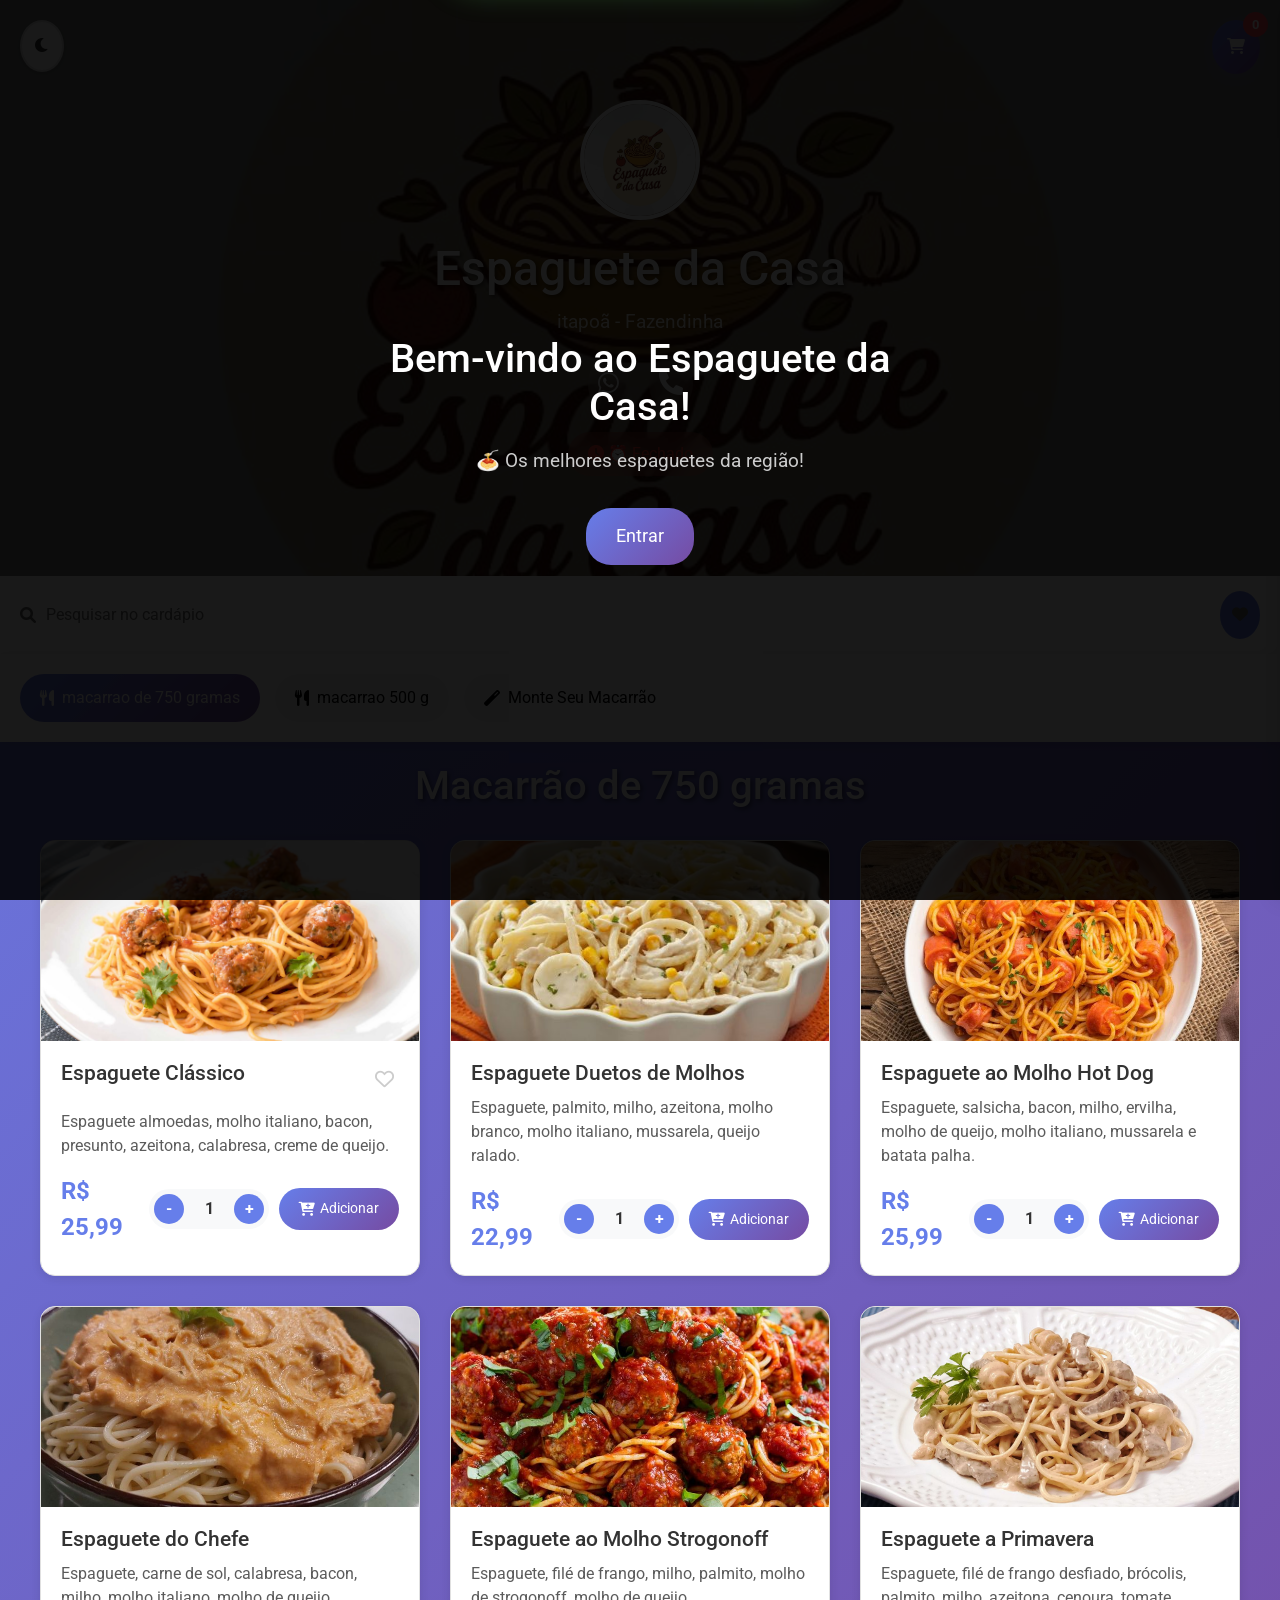
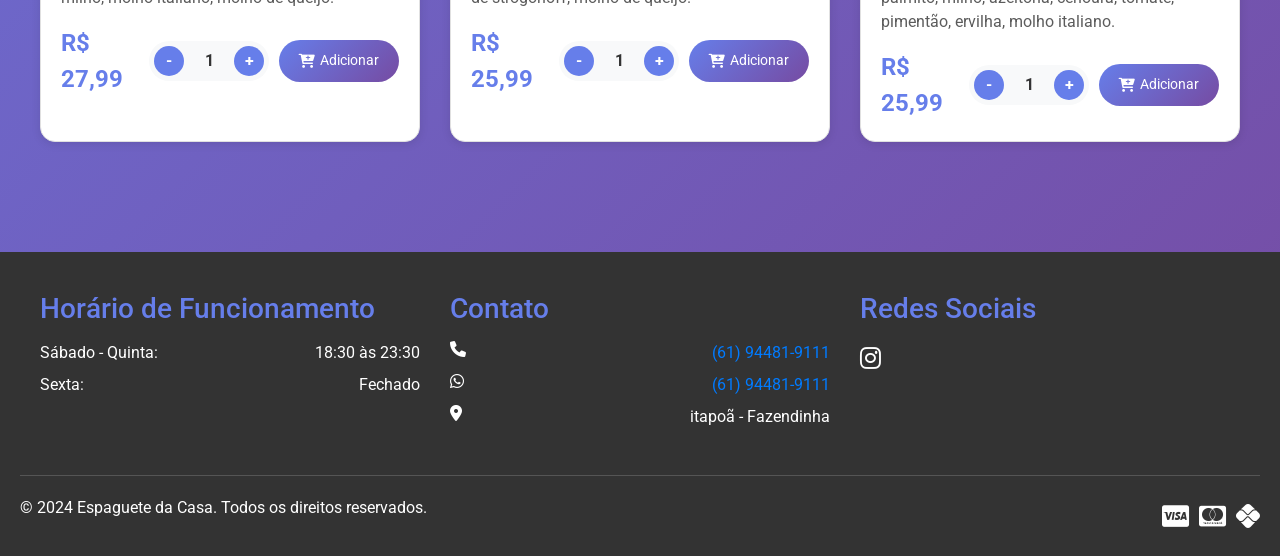
==== commit e32a2999: "Add PWA, dark mode, favorites, and performance improvements Co-authored-by: christianbaby2025 <chris" ====
--- a/index.html
+++ b/index.html
@@ -5,6 +5,21 @@
     <meta charset="UTF-8">
     <meta name="viewport" content="width=device-width, initial-scale=1.0">
     <title>Cardápio Digital - Espaguete da Casa</title>
+    
+    <!-- PWA Meta Tags -->
+    <meta name="theme-color" content="#667eea">
+    <meta name="apple-mobile-web-app-capable" content="yes">
+    <meta name="apple-mobile-web-app-status-bar-style" content="default">
+    <meta name="apple-mobile-web-app-title" content="Espaguete da Casa">
+    <meta name="description" content="Cardápio digital do Espaguete da Casa - Itapoã, Fazendinha">
+    
+    <!-- PWA Manifest -->
+    <link rel="manifest" href="manifest.json">
+    <link rel="apple-touch-icon" href="icon-192x192.png">
+    
+    <!-- Preload critical resources -->
+    <link rel="preload" href="styles.css" as="style">
+    <link rel="preload" href="scripts.js" as="script">
     
     <!-- Links CSS externos -->
     <link href="https://stackpath.bootstrapcdn.com/bootstrap/4.5.2/css/bootstrap.min.css" rel="stylesheet">
@@ -15,12 +30,37 @@
     <link rel="stylesheet" href="styles.css">
 </head>
 <body>
+    <!-- Toggle de Modo Escuro -->
+    <div class="theme-toggle">
+        <button id="theme-toggle" class="theme-btn" title="Alternar Modo Escuro">
+            <i class="fas fa-moon"></i>
+        </button>
+    </div>
+
+    <!-- Loading Skeleton -->
+    <div id="loading-skeleton" class="loading-skeleton">
+        <div class="skeleton-header"></div>
+        <div class="skeleton-search"></div>
+        <div class="skeleton-categories">
+            <div class="skeleton-category"></div>
+            <div class="skeleton-category"></div>
+            <div class="skeleton-category"></div>
+        </div>
+        <div class="skeleton-items">
+            <div class="skeleton-item"></div>
+            <div class="skeleton-item"></div>
+            <div class="skeleton-item"></div>
+        </div>
+    </div>
+
     <div id="welcome-banner" class="welcome-banner">
         <div class="welcome-content">
             <h2>Bem-vindo ao Espaguete da Casa!</h2>
+            <p>🍝 Os melhores espaguetes da região!</p>
             <button id="close-welcome" class="welcome-btn">Entrar</button>
         </div>
     </div>
+    
     <!-- Adicione este botão do carrinho no topo da página -->
     <div class="cart-icon" onclick="toggleCart()">
         <i class="fas fa-shopping-cart"></i>
@@ -120,6 +160,9 @@
     <div class="search-bar">
         <i class="fas fa-search"></i>
         <input type="text" placeholder="Pesquisar no cardápio">
+        <button class="favorites-btn" onclick="toggleFavorites()" title="Mostrar Favoritos">
+            <i class="fas fa-heart"></i>
+        </button>
     </div>
 
     <!-- Categorias -->
@@ -159,7 +202,12 @@
                 <div class="menu-item">
                     <img src="Imagem do WhatsApp de 2025-07-10 à(s) 00.27.31_75041b01.jpg" class="card-img-top">
                     <div class="item-info">
-                        <h3>Espaguete Clássico</h3>
+                        <div class="item-header">
+                            <h3>Espaguete Clássico</h3>
+                            <button class="favorite-btn" data-item="Espaguete Clássico" onclick="toggleFavoriteItem('Espaguete Clássico')">
+                                <i class="far fa-heart"></i>
+                            </button>
+                        </div>
                         <p class="description">Espaguete almoedas, molho italiano, bacon, presunto, azeitona, calabresa, creme de queijo.</p>
                         <div class="price-action">
                             <span class="price">R$ 25,99</span>
--- a/styles.css
+++ b/styles.css
@@ -5,10 +5,128 @@
     box-sizing: border-box;
 }
 
+:root {
+    --primary-color: #667eea;
+    --secondary-color: #764ba2;
+    --text-color: #333;
+    --bg-color: #fff;
+    --card-bg: #fff;
+    --border-color: #e0e0e0;
+    --shadow: 0 2px 10px rgba(0,0,0,0.1);
+    --gradient: linear-gradient(135deg, #667eea 0%, #764ba2 100%);
+}
+
+[data-theme="dark"] {
+    --primary-color: #8b9eff;
+    --secondary-color: #a855f7;
+    --text-color: #e0e0e0;
+    --bg-color: #1a1a1a;
+    --card-bg: #2d2d2d;
+    --border-color: #404040;
+    --shadow: 0 2px 10px rgba(0,0,0,0.3);
+    --gradient: linear-gradient(135deg, #8b9eff 0%, #a855f7 100%);
+}
+
 body {
     font-family: 'Roboto', sans-serif;
-    background: linear-gradient(135deg, #667eea 0%, #764ba2 100%);
+    background: var(--gradient);
     min-height: 100vh;
+    color: var(--text-color);
+    transition: all 0.3s ease;
+}
+
+/* Theme Toggle */
+.theme-toggle {
+    position: fixed;
+    top: 20px;
+    left: 20px;
+    z-index: 1001;
+}
+
+.theme-btn {
+    background: var(--card-bg);
+    border: 2px solid var(--border-color);
+    color: var(--text-color);
+    padding: 12px;
+    border-radius: 50%;
+    cursor: pointer;
+    transition: all 0.3s ease;
+    box-shadow: var(--shadow);
+}
+
+.theme-btn:hover {
+    transform: scale(1.1);
+    box-shadow: 0 4px 15px rgba(0,0,0,0.2);
+}
+
+/* Loading Skeleton */
+.loading-skeleton {
+    position: fixed;
+    top: 0;
+    left: 0;
+    width: 100%;
+    height: 100%;
+    background: var(--bg-color);
+    z-index: 9999;
+    display: flex;
+    flex-direction: column;
+    padding: 20px;
+}
+
+.skeleton-header {
+    height: 200px;
+    background: linear-gradient(90deg, #f0f0f0 25%, #e0e0e0 50%, #f0f0f0 75%);
+    background-size: 200% 100%;
+    animation: loading 1.5s infinite;
+    border-radius: 10px;
+    margin-bottom: 20px;
+}
+
+.skeleton-search {
+    height: 50px;
+    background: linear-gradient(90deg, #f0f0f0 25%, #e0e0e0 50%, #f0f0f0 75%);
+    background-size: 200% 100%;
+    animation: loading 1.5s infinite;
+    border-radius: 25px;
+    margin-bottom: 20px;
+}
+
+.skeleton-categories {
+    display: flex;
+    gap: 10px;
+    margin-bottom: 20px;
+}
+
+.skeleton-category {
+    flex: 1;
+    height: 40px;
+    background: linear-gradient(90deg, #f0f0f0 25%, #e0e0e0 50%, #f0f0f0 75%);
+    background-size: 200% 100%;
+    animation: loading 1.5s infinite;
+    border-radius: 20px;
+}
+
+.skeleton-items {
+    display: grid;
+    grid-template-columns: repeat(auto-fit, minmax(300px, 1fr));
+    gap: 20px;
+}
+
+.skeleton-item {
+    height: 200px;
+    background: linear-gradient(90deg, #f0f0f0 25%, #e0e0e0 50%, #f0f0f0 75%);
+    background-size: 200% 100%;
+    animation: loading 1.5s infinite;
+    border-radius: 10px;
+}
+
+@keyframes loading {
+    0% { background-position: 200% 0; }
+    100% { background-position: -200% 0; }
+}
+
+.loading-skeleton.hidden {
+    display: none;
 }
 
 /* Banner de Boas-vindas */
@@ -80,7 +198,7 @@
     position: fixed;
     top: 20px;
     right: 20px;
-    background: linear-gradient(135deg, #3a59e0, #6f07d8);
+    background: var(--gradient);
     color: white;
     padding: 15px;
     border-radius: 50%;
@@ -124,7 +242,7 @@
     right: -400px;
     width: 400px;
     height: 100vh;
-    background: white;
+    background: var(--card-bg);
     box-shadow: -5px 0 20px rgba(0, 0, 0, 0.1);
     transition: right 0.3s ease;
     z-index: 1001;
@@ -798,6 +916,40 @@
     border: none;
     outline: none;
     font-size: 1rem;
+    color: var(--text-color);
+    background: transparent;
+}
+
+.search-bar input::placeholder {
+    color: var(--text-color);
+    opacity: 0.7;
+}
+
+.favorites-btn {
+    background: var(--primary-color);
+    border: none;
+    color: white;
+    padding: 12px;
+    border-radius: 50%;
+    cursor: pointer;
+    transition: all 0.3s ease;
+    margin-left: 10px;
+}
+
+.favorites-btn:hover {
+    transform: scale(1.1);
+    background: var(--secondary-color);
+}
+
+.favorites-btn.active {
+    background: #e74c3c;
+    animation: heartBeat 1s ease;
+}
+
+@keyframes heartBeat {
+    0% { transform: scale(1); }
+    50% { transform: scale(1.2); }
+    100% { transform: scale(1); }
 }
 
 /* Categorias */
@@ -864,11 +1016,12 @@
 }
 
 .menu-item {
-    background: white;
+    background: var(--card-bg);
     border-radius: 15px;
     overflow: hidden;
-    box-shadow: 0 10px 30px rgba(0, 0, 0, 0.1);
-    transition: all 0.3s ease;
+    box-shadow: var(--shadow);
+    transition: all 0.3s ease;
+    border: 1px solid var(--border-color);
 }
 
 .menu-item:hover {
@@ -886,14 +1039,42 @@
     padding: 20px;
 }
 
+.item-header {
+    display: flex;
+    justify-content: space-between;
+    align-items: flex-start;
+    margin-bottom: 10px;
+}
+
+.favorite-btn {
+    background: none;
+    border: none;
+    color: #ccc;
+    font-size: 1.2rem;
+    cursor: pointer;
+    transition: all 0.3s ease;
+    padding: 5px;
+}
+
+.favorite-btn:hover {
+    color: #e74c3c;
+    transform: scale(1.1);
+}
+
+.favorite-btn.active {
+    color: #e74c3c;
+    animation: heartBeat 0.6s ease;
+}
+
 .item-info h3 {
     font-size: 1.3rem;
     margin-bottom: 10px;
-    color: #333;
+    color: var(--text-color);
 }
 
 .description {
-    color: #666;
+    color: var(--text-color);
+    opacity: 0.8;
     margin-bottom: 15px;
     line-height: 1.5;
 }
@@ -908,7 +1089,7 @@
 .price {
     font-size: 1.5rem;
     font-weight: bold;
-    color: #667eea;
+    color: var(--primary-color);
 }
 
 .add-to-cart-container {
--- a/styles.css
+++ b/styles.css
@@ -5,10 +5,128 @@
     box-sizing: border-box;
 }
 
+:root {
+    --primary-color: #667eea;
+    --secondary-color: #764ba2;
+    --text-color: #333;
+    --bg-color: #fff;
+    --card-bg: #fff;
+    --border-color: #e0e0e0;
+    --shadow: 0 2px 10px rgba(0,0,0,0.1);
+    --gradient: linear-gradient(135deg, #667eea 0%, #764ba2 100%);
+}
+
+[data-theme="dark"] {
+    --primary-color: #8b9eff;
+    --secondary-color: #a855f7;
+    --text-color: #e0e0e0;
+    --bg-color: #1a1a1a;
+    --card-bg: #2d2d2d;
+    --border-color: #404040;
+    --shadow: 0 2px 10px rgba(0,0,0,0.3);
+    --gradient: linear-gradient(135deg, #8b9eff 0%, #a855f7 100%);
+}
+
 body {
     font-family: 'Roboto', sans-serif;
-    background: linear-gradient(135deg, #667eea 0%, #764ba2 100%);
+    background: var(--gradient);
     min-height: 100vh;
+    color: var(--text-color);
+    transition: all 0.3s ease;
+}
+
+/* Theme Toggle */
+.theme-toggle {
+    position: fixed;
+    top: 20px;
+    left: 20px;
+    z-index: 1001;
+}
+
+.theme-btn {
+    background: var(--card-bg);
+    border: 2px solid var(--border-color);
+    color: var(--text-color);
+    padding: 12px;
+    border-radius: 50%;
+    cursor: pointer;
+    transition: all 0.3s ease;
+    box-shadow: var(--shadow);
+}
+
+.theme-btn:hover {
+    transform: scale(1.1);
+    box-shadow: 0 4px 15px rgba(0,0,0,0.2);
+}
+
+/* Loading Skeleton */
+.loading-skeleton {
+    position: fixed;
+    top: 0;
+    left: 0;
+    width: 100%;
+    height: 100%;
+    background: var(--bg-color);
+    z-index: 9999;
+    display: flex;
+    flex-direction: column;
+    padding: 20px;
+}
+
+.skeleton-header {
+    height: 200px;
+    background: linear-gradient(90deg, #f0f0f0 25%, #e0e0e0 50%, #f0f0f0 75%);
+    background-size: 200% 100%;
+    animation: loading 1.5s infinite;
+    border-radius: 10px;
+    margin-bottom: 20px;
+}
+
+.skeleton-search {
+    height: 50px;
+    background: linear-gradient(90deg, #f0f0f0 25%, #e0e0e0 50%, #f0f0f0 75%);
+    background-size: 200% 100%;
+    animation: loading 1.5s infinite;
+    border-radius: 25px;
+    margin-bottom: 20px;
+}
+
+.skeleton-categories {
+    display: flex;
+    gap: 10px;
+    margin-bottom: 20px;
+}
+
+.skeleton-category {
+    flex: 1;
+    height: 40px;
+    background: linear-gradient(90deg, #f0f0f0 25%, #e0e0e0 50%, #f0f0f0 75%);
+    background-size: 200% 100%;
+    animation: loading 1.5s infinite;
+    border-radius: 20px;
+}
+
+.skeleton-items {
+    display: grid;
+    grid-template-columns: repeat(auto-fit, minmax(300px, 1fr));
+    gap: 20px;
+}
+
+.skeleton-item {
+    height: 200px;
+    background: linear-gradient(90deg, #f0f0f0 25%, #e0e0e0 50%, #f0f0f0 75%);
+    background-size: 200% 100%;
+    animation: loading 1.5s infinite;
+    border-radius: 10px;
+}
+
+@keyframes loading {
+    0% { background-position: 200% 0; }
+    100% { background-position: -200% 0; }
+}
+
+.loading-skeleton.hidden {
+    display: none;
 }
 
 /* Banner de Boas-vindas */
@@ -80,7 +198,7 @@
     position: fixed;
     top: 20px;
     right: 20px;
-    background: linear-gradient(135deg, #3a59e0, #6f07d8);
+    background: var(--gradient);
     color: white;
     padding: 15px;
     border-radius: 50%;
@@ -124,7 +242,7 @@
     right: -400px;
     width: 400px;
     height: 100vh;
-    background: white;
+    background: var(--card-bg);
     box-shadow: -5px 0 20px rgba(0, 0, 0, 0.1);
     transition: right 0.3s ease;
     z-index: 1001;
@@ -798,6 +916,40 @@
     border: none;
     outline: none;
     font-size: 1rem;
+    color: var(--text-color);
+    background: transparent;
+}
+
+.search-bar input::placeholder {
+    color: var(--text-color);
+    opacity: 0.7;
+}
+
+.favorites-btn {
+    background: var(--primary-color);
+    border: none;
+    color: white;
+    padding: 12px;
+    border-radius: 50%;
+    cursor: pointer;
+    transition: all 0.3s ease;
+    margin-left: 10px;
+}
+
+.favorites-btn:hover {
+    transform: scale(1.1);
+    background: var(--secondary-color);
+}
+
+.favorites-btn.active {
+    background: #e74c3c;
+    animation: heartBeat 1s ease;
+}
+
+@keyframes heartBeat {
+    0% { transform: scale(1); }
+    50% { transform: scale(1.2); }
+    100% { transform: scale(1); }
 }
 
 /* Categorias */
@@ -864,11 +1016,12 @@
 }
 
 .menu-item {
-    background: white;
+    background: var(--card-bg);
     border-radius: 15px;
     overflow: hidden;
-    box-shadow: 0 10px 30px rgba(0, 0, 0, 0.1);
-    transition: all 0.3s ease;
+    box-shadow: var(--shadow);
+    transition: all 0.3s ease;
+    border: 1px solid var(--border-color);
 }
 
 .menu-item:hover {
@@ -886,14 +1039,42 @@
     padding: 20px;
 }
 
+.item-header {
+    display: flex;
+    justify-content: space-between;
+    align-items: flex-start;
+    margin-bottom: 10px;
+}
+
+.favorite-btn {
+    background: none;
+    border: none;
+    color: #ccc;
+    font-size: 1.2rem;
+    cursor: pointer;
+    transition: all 0.3s ease;
+    padding: 5px;
+}
+
+.favorite-btn:hover {
+    color: #e74c3c;
+    transform: scale(1.1);
+}
+
+.favorite-btn.active {
+    color: #e74c3c;
+    animation: heartBeat 0.6s ease;
+}
+
 .item-info h3 {
     font-size: 1.3rem;
     margin-bottom: 10px;
-    color: #333;
+    color: var(--text-color);
 }
 
 .description {
-    color: #666;
+    color: var(--text-color);
+    opacity: 0.8;
     margin-bottom: 15px;
     line-height: 1.5;
 }
@@ -908,7 +1089,7 @@
 .price {
     font-size: 1.5rem;
     font-weight: bold;
-    color: #667eea;
+    color: var(--primary-color);
 }
 
 .add-to-cart-container {
